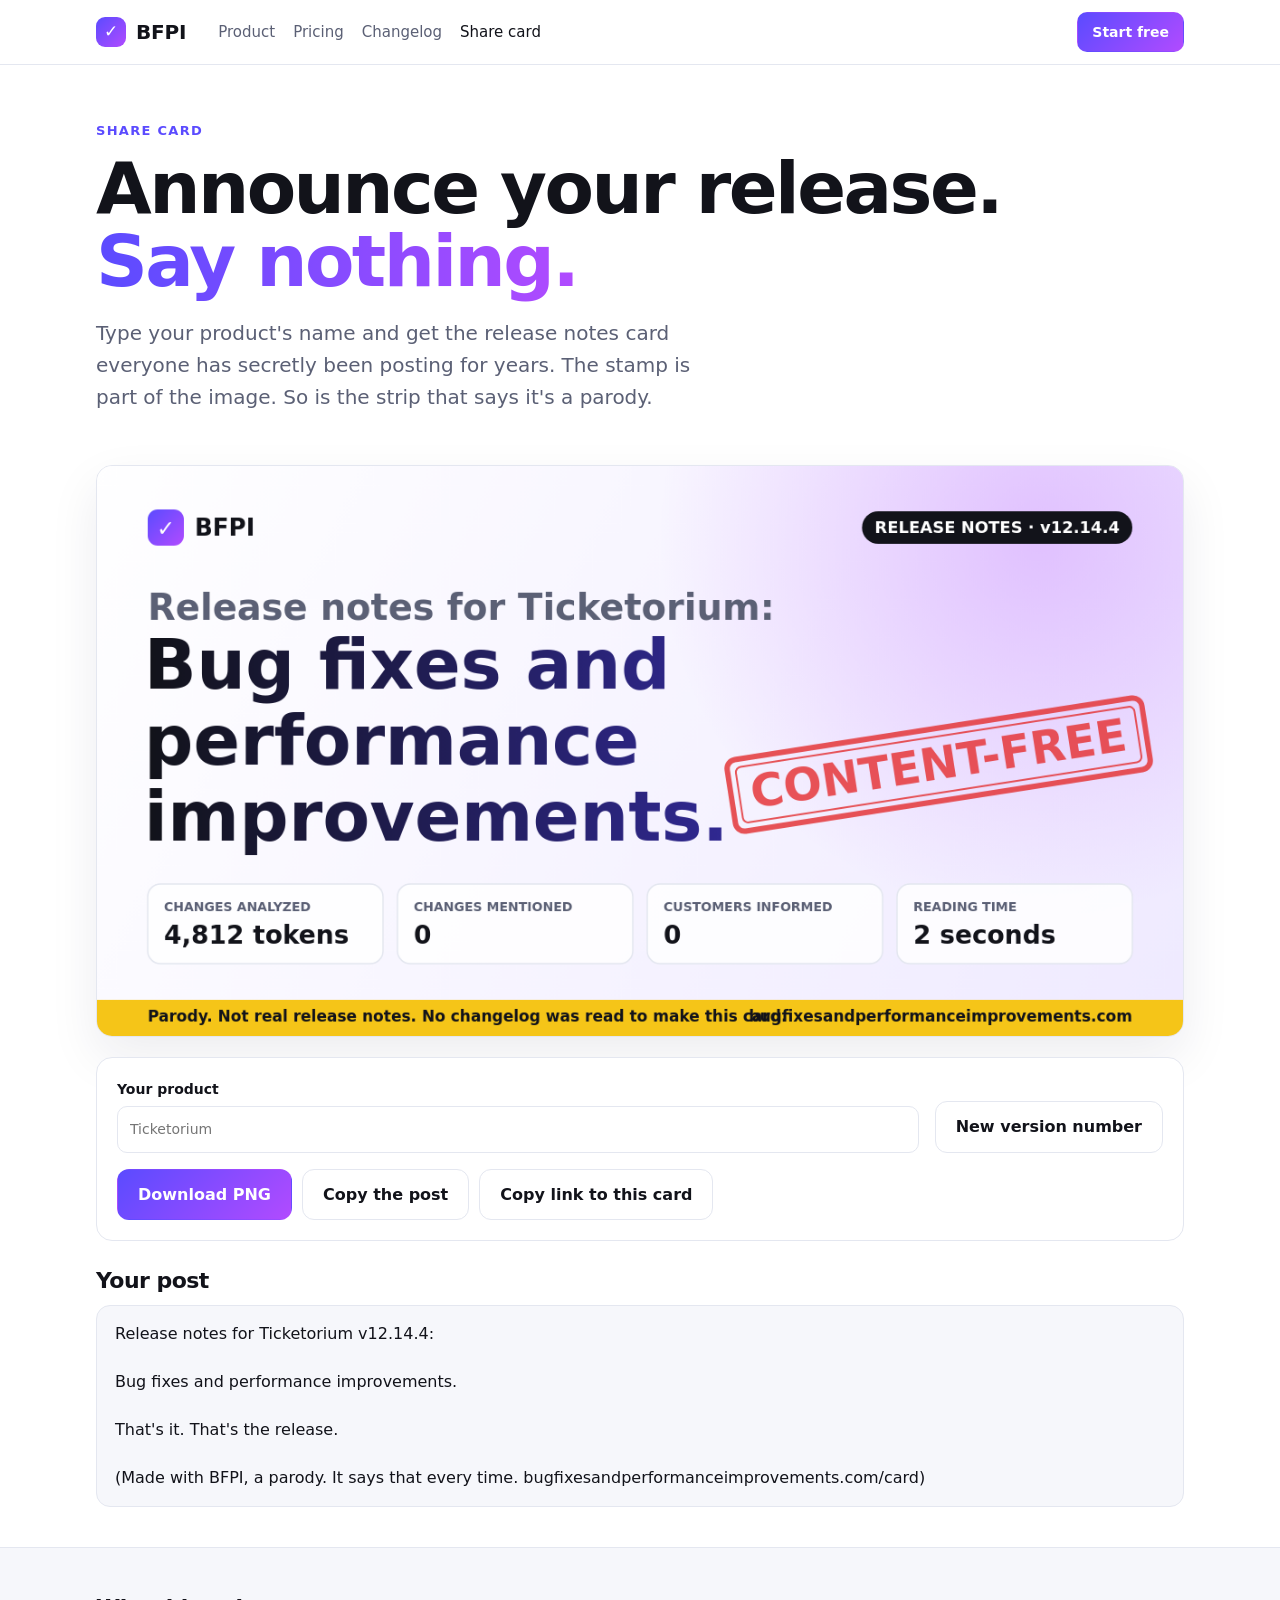
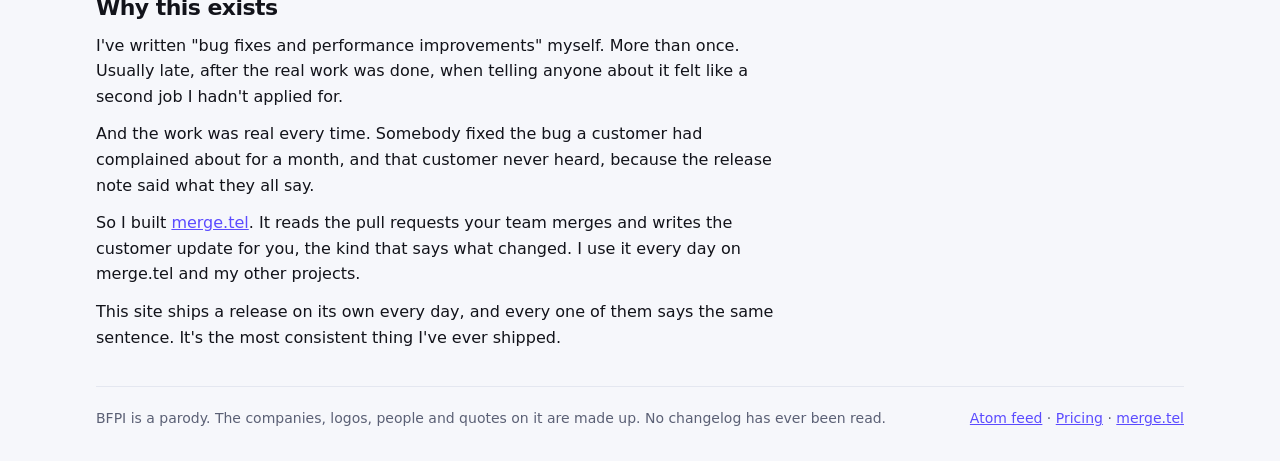
==== card/index.html @ 88d79d62 "Add BFPI, a release notes summarizer that always says the same thing A static parody SaaS site. The " ====
<!doctype html>
<html lang="en">
<head>
<meta charset="utf-8">
<meta name="viewport" content="width=device-width, initial-scale=1">
<title>Share card · BFPI</title>
<meta name="description" content="Make a share card of your product's release notes: Bug fixes and performance improvements. Stamped, because it's a joke.">
<link rel="alternate" type="application/atom+xml" title="BFPI changelog" href="/changelog.xml">
<link rel="stylesheet" href="/assets/site.css">
<style>
  .top { padding: 56px 0 24px; }
  .stage { border: 1px solid var(--line); border-radius: var(--radius); overflow: hidden; background: var(--soft); box-shadow: 0 20px 50px rgba(20,20,60,.08); }
  canvas { display: block; width: 100%; height: auto; }
  .controls { display: grid; grid-template-columns: 1fr auto; gap: 16px; align-items: end; margin: 20px 0 12px; padding: 20px; }
  .controls label { display: grid; gap: 6px; font-size: 14px; color: var(--muted); }
  .controls label b { color: var(--text); }
  .controls input { width: 100%; padding: 11px 12px; border: 1px solid var(--line); border-radius: 10px; font: inherit; }
  .buttons { grid-column: 1 / -1; display: flex; flex-wrap: wrap; gap: 10px; }
  pre.post { margin: 0; padding: 16px 18px; border: 1px solid var(--line); border-radius: 14px; background: var(--soft); white-space: pre-wrap; word-break: break-word; font: 16px/1.5 ui-sans-serif, system-ui, sans-serif; }
  @media (max-width: 860px) { .controls { grid-template-columns: 1fr; } .top { padding-top: 36px; } }
</style>
</head>
<body>
<header id="nav"></header>

<main class="wrap">
  <section class="top">
    <p class="kicker">Share card</p>
    <h1>Announce your release.<br><span class="grad">Say nothing.</span></h1>
    <p class="lede">Type your product's name and get the release notes card everyone has secretly been posting for years. The stamp is part of the image. So is the strip that says it's a parody.</p>
  </section>

  <section class="stage">
    <canvas id="card" width="1200" height="630" role="img" aria-label="A share card that says bug fixes and performance improvements"></canvas>
  </section>

  <section class="card controls" aria-label="Card settings">
    <label><b>Your product</b>
      <input type="text" id="name" maxlength="32" autocomplete="off" spellcheck="false">
    </label>
    <button class="btn" id="reroll" type="button">New version number</button>
    <div class="buttons">
      <button class="btn btn-primary" id="download" type="button">Download PNG</button>
      <button class="btn" id="copy" type="button">Copy the post</button>
      <button class="btn" id="link" type="button">Copy link to this card</button>
    </div>
  </section>

  <section style="margin-top:28px">
    <h2 style="font-size:22px">Your post</h2>
    <pre class="post" id="post"></pre>
  </section>
</main>

<footer id="foot"></footer>

<script src="/assets/site.js"></script>
<script>
(() => {
  const SITE = window.SITE;
  const W = 1200, H = 630;
  const FONT = 'ui-sans-serif, system-ui, -apple-system, "Segoe UI", Roboto, "DejaVu Sans", sans-serif';

  const NAMES = ['Ticketorium', 'Kanbanana', 'wrapperly.ai', 'pivotly', 'SYNERGEX Cloud', 'Dashboard of Dashboards'];
  const STAMPS = ['SAID NOTHING', 'CONTENT-FREE', 'ZERO DETAILS', 'NOT A CHANGELOG'];
  const STATS = [
    ['Changes analyzed', '4,812 tokens'],
    ['Changes mentioned', '0'],
    ['Customers informed', '0'],
    ['Reading time', '2 seconds'],
  ];

  // Seeded PRNG so a URL always rebuilds the same card.
  function mulberry32(a) {
    return function () {
      a |= 0; a = (a + 0x6D2B79F5) | 0;
      let t = Math.imul(a ^ (a >>> 15), 1 | a);
      t = (t + Math.imul(t ^ (t >>> 7), 61 | t)) ^ t;
      return ((t ^ (t >>> 14)) >>> 0) / 4294967296;
    };
  }
  const randomSeed = () => Math.floor(Math.random() * 4294967296) >>> 0;

  function readState() {
    const p = new URLSearchParams(location.hash.slice(1));
    const seed = Number(p.get('s'));
    return {
      seed: p.has('s') && Number.isFinite(seed) ? seed >>> 0 : randomSeed(),
      n: (p.get('p') || '').slice(0, 32),
    };
  }
  function writeState(s) {
    const p = new URLSearchParams({ s: String(s.seed) });
    if (s.n) p.set('p', s.n);
    history.replaceState(null, '', '#' + p.toString());
  }

  // Everything random is drawn here, in a fixed order, so typing a name
  // never changes the version number.
  function makeUp(s) {
    const rnd = mulberry32(s.seed);
    const pick = (list) => list[Math.floor(rnd() * list.length)];
    const version = `${1 + Math.floor(rnd() * 12)}.${Math.floor(rnd() * 99)}.${Math.floor(rnd() * 31)}`;
    const stamp = pick(STAMPS);
    const tilt = -(6 + rnd() * 8);
    const fallback = pick(NAMES);
    return { version, stamp, tilt, name: s.n.trim() || fallback };
  }

  function rr(ctx, x, y, w, h, r) {
    ctx.beginPath();
    ctx.moveTo(x + r, y);
    ctx.arcTo(x + w, y, x + w, y + h, r);
    ctx.arcTo(x + w, y + h, x, y + h, r);
    ctx.arcTo(x, y + h, x, y, r);
    ctx.arcTo(x, y, x + w, y, r);
    ctx.closePath();
  }

  function wrap(ctx, text, maxW) {
    const out = [];
    let line = '';
    text.split(' ').forEach((word) => {
      const next = line ? line + ' ' + word : word;
      if (ctx.measureText(next).width > maxW && line) { out.push(line); line = word; }
      else line = next;
    });
    if (line) out.push(line);
    return out;
  }

  function draw(ctx, m) {
    ctx.clearRect(0, 0, W, H);
    ctx.textBaseline = 'alphabetic';
    ctx.textAlign = 'left';

    const bg = ctx.createLinearGradient(0, 0, W, H);
    bg.addColorStop(0, '#ffffff');
    bg.addColorStop(1, '#efeaff');
    ctx.fillStyle = bg;
    ctx.fillRect(0, 0, W, H);

    // Soft blob, top right, for the startup look.
    const blob = ctx.createRadialGradient(1040, 80, 10, 1040, 80, 420);
    blob.addColorStop(0, 'rgba(177,75,255,0.28)');
    blob.addColorStop(1, 'rgba(177,75,255,0)');
    ctx.fillStyle = blob;
    ctx.fillRect(0, 0, W, H);

    // Header: logo mark, brand, version pill.
    const grad = ctx.createLinearGradient(56, 48, 96, 88);
    grad.addColorStop(0, '#5b4bff');
    grad.addColorStop(1, '#b14bff');
    rr(ctx, 56, 48, 40, 40, 11);
    ctx.fillStyle = grad;
    ctx.fill();
    ctx.fillStyle = '#ffffff';
    ctx.font = `800 24px ${FONT}`;
    ctx.textAlign = 'center';
    ctx.fillText('✓', 76, 77);
    ctx.textAlign = 'left';
    ctx.fillStyle = '#12131a';
    ctx.font = `800 26px ${FONT}`;
    ctx.fillText('BFPI', 108, 77);

    ctx.font = `700 18px ${FONT}`;
    const pill = `RELEASE NOTES · v${m.version}`;
    const pw = ctx.measureText(pill).width + 28;
    rr(ctx, W - 56 - pw, 50, pw, 36, 18);
    ctx.fillStyle = '#12131a';
    ctx.fill();
    ctx.fillStyle = '#ffffff';
    ctx.fillText(pill, W - 56 - pw + 14, 74);

    // "Release notes for X:"
    ctx.fillStyle = '#5b6075';
    let size = 40;
    const lead = `Release notes for ${m.name}:`;
    ctx.font = `600 ${size}px ${FONT}`;
    while (size > 26 && ctx.measureText(lead).width > W - 112) { size -= 2; ctx.font = `600 ${size}px ${FONT}`; }
    ctx.fillText(lead, 56, 170);

    // The sentence.
    const big = ctx.createLinearGradient(56, 0, 900, 0);
    big.addColorStop(0, '#12131a');
    big.addColorStop(1, '#3a2fb8');
    ctx.fillStyle = big;
    ctx.font = `800 76px ${FONT}`;
    const lines = wrap(ctx, window.SENTENCE, W - 112);
    lines.forEach((l, i) => ctx.fillText(l, 52, 246 + i * 84));

    // Stat tiles.
    const gap = 16, tx = 56, ty = 462, th = 88;
    const tw = (W - 112 - gap * 3) / 4;
    STATS.forEach(([label, value], i) => {
      const x = tx + i * (tw + gap);
      rr(ctx, x, ty, tw, th, 14);
      ctx.fillStyle = 'rgba(255,255,255,0.85)';
      ctx.fill();
      ctx.strokeStyle = '#e4e7f0';
      ctx.lineWidth = 1.5;
      ctx.stroke();
      ctx.fillStyle = '#5b6075';
      ctx.font = `700 14px ${FONT}`;
      ctx.fillText(label.toUpperCase(), x + 18, ty + 30);
      ctx.fillStyle = '#12131a';
      ctx.font = `800 28px ${FONT}`;
      ctx.fillText(value, x + 18, ty + 66);
    });

    // The stamp. It sits over the sentence, on purpose.
    ctx.save();
    ctx.translate(930, 330);
    ctx.rotate((m.tilt * Math.PI) / 180);
    ctx.font = `900 50px ${FONT}`;
    const sw = ctx.measureText(m.stamp).width + 44;
    ctx.globalAlpha = 0.86;
    ctx.strokeStyle = '#e5383b';
    ctx.lineWidth = 6;
    rr(ctx, -sw / 2, -40, sw, 80, 10);
    ctx.stroke();
    ctx.lineWidth = 2;
    rr(ctx, -sw / 2 + 9, -31, sw - 18, 62, 6);
    ctx.stroke();
    ctx.fillStyle = '#e5383b';
    ctx.textAlign = 'center';
    ctx.textBaseline = 'middle';
    ctx.fillText(m.stamp, 0, 3);
    ctx.restore();

    // Footer strip, baked into the PNG.
    ctx.fillStyle = '#f5c518';
    ctx.fillRect(0, H - 40, W, 40);
    ctx.fillStyle = '#12131a';
    ctx.font = `700 17px ${FONT}`;
    ctx.textBaseline = 'middle';
    ctx.fillText('Parody. Not real release notes. No changelog was read to make this card.', 56, H - 20);
    ctx.textAlign = 'right';
    ctx.fillText(SITE, W - 56, H - 20);
    ctx.textAlign = 'left';
    ctx.textBaseline = 'alphabetic';
  }

  const post = (m) =>
    `Release notes for ${m.name} v${m.version}:\n\n${window.SENTENCE}\n\nThat's it. That's the release.\n\n(Made with BFPI, a parody. It says that every time. ${SITE}/card)`;

  const canvas = document.getElementById('card');
  const ctx = canvas.getContext('2d');
  const nameEl = document.getElementById('name');
  const postEl = document.getElementById('post');

  let state = readState();
  nameEl.value = state.n;

  function render() {
    const m = makeUp(state);
    nameEl.placeholder = m.name;
    draw(ctx, m);
    postEl.textContent = post(m);
    canvas.setAttribute('aria-label',
      `A parody release notes card for ${m.name} v${m.version}: ${window.SENTENCE} Stamped ${m.stamp}.`);
    writeState(state);
  }

  window.addEventListener('hashchange', () => { state = readState(); nameEl.value = state.n; render(); });
  nameEl.addEventListener('input', () => { state.n = nameEl.value.slice(0, 32); render(); });
  document.getElementById('reroll').addEventListener('click', () => { state.seed = randomSeed(); render(); });

  document.getElementById('download').addEventListener('click', () => {
    const m = makeUp(state);
    const slug = m.name.toLowerCase().replace(/[^a-z0-9]+/g, '-').replace(/^-|-$/g, '') || 'release';
    canvas.toBlob((blob) => {
      if (!blob) return;
      const a = document.createElement('a');
      a.href = URL.createObjectURL(blob);
      a.download = `release-notes-${slug}-v${m.version}.png`;
      a.click();
      setTimeout(() => URL.revokeObjectURL(a.href), 1000);
    }, 'image/png');
  });

  async function copyText(btn, text) {
    const before = btn.textContent;
    try {
      await navigator.clipboard.writeText(text);
      btn.textContent = 'Copied';
    } catch (_err) {
      btn.textContent = "Couldn't copy, select it by hand";
    }
    setTimeout(() => { btn.textContent = before; }, 1800);
  }
  document.getElementById('copy').addEventListener('click', (e) => copyText(e.currentTarget, postEl.textContent));
  document.getElementById('link').addEventListener('click', (e) => copyText(e.currentTarget, location.href));

  // Fonts can land after the first paint, so draw again once they have.
  render();
  if (document.fonts && document.fonts.ready) document.fonts.ready.then(render);
})();
</script>
</body>
</html>
---- assets/site.css ----
:root {
  --bg: #ffffff;
  --soft: #f6f7fb;
  --line: #e4e7f0;
  --text: #12131a;
  --muted: #5b6075;
  --brand: #5b4bff;
  --brand-2: #b14bff;
  --brand-ink: #ffffff;
  --ok: #12a150;
  --warn: #f5c518;
  --red: #e5383b;
  --radius: 16px;
  color-scheme: light;
}
* { box-sizing: border-box; }
html { scroll-behavior: smooth; }
body {
  margin: 0;
  background: var(--bg);
  color: var(--text);
  font: 16px/1.6 ui-sans-serif, system-ui, -apple-system, "Segoe UI", Roboto, sans-serif;
}
img, svg, canvas { max-width: 100%; }
a { color: var(--brand); }
.wrap { max-width: 1120px; margin: 0 auto; padding: 0 16px; }
.sr { position: absolute; width: 1px; height: 1px; overflow: hidden; clip: rect(0 0 0 0); white-space: nowrap; }

/* Nav */
#nav { position: sticky; top: 0; z-index: 10; background: rgba(255,255,255,.86); backdrop-filter: blur(10px); border-bottom: 1px solid var(--line); }
.navbar { display: flex; align-items: center; gap: 20px; height: 64px; }
.brand { display: inline-flex; align-items: center; gap: 10px; font-weight: 800; font-size: 20px; color: var(--text); text-decoration: none; letter-spacing: -.01em; }
.mark { display: grid; place-items: center; width: 30px; height: 30px; border-radius: 9px; color: #fff; font-size: 17px; background: linear-gradient(135deg, var(--brand), var(--brand-2)); }
#nav nav { display: flex; gap: 18px; margin-left: 12px; }
#nav nav a { color: var(--muted); text-decoration: none; font-weight: 500; font-size: 15px; }
#nav nav a:hover, #nav nav a[aria-current] { color: var(--text); }
#nav .btn { margin-left: auto; }

/* Buttons */
.btn { display: inline-flex; align-items: center; justify-content: center; gap: 8px; padding: 12px 20px; border-radius: 12px; border: 1px solid var(--line); background: #fff; color: var(--text); font: inherit; font-weight: 600; text-decoration: none; cursor: pointer; transition: transform .08s ease, box-shadow .15s ease; }
.btn:hover { box-shadow: 0 4px 14px rgba(20, 20, 60, .1); }
.btn:active { transform: translateY(1px); }
.btn-primary { background: linear-gradient(135deg, var(--brand), var(--brand-2)); border-color: transparent; color: var(--brand-ink); }
.btn-sm { padding: 8px 14px; font-size: 14px; border-radius: 10px; }
.btn[disabled] { opacity: .6; cursor: progress; }

/* Type */
.eyebrow { display: inline-flex; align-items: center; gap: 8px; margin: 0 0 18px; padding: 5px 12px 5px 6px; border-radius: 999px; background: var(--soft); border: 1px solid var(--line); color: var(--muted); font-size: 14px; font-weight: 500; text-decoration: none; }
.eyebrow b { padding: 2px 8px; border-radius: 999px; background: var(--brand); color: #fff; font-size: 12px; letter-spacing: .04em; }
h1 { margin: 0 0 18px; font-size: clamp(38px, 7vw, 72px); line-height: 1.02; letter-spacing: -.035em; }
.grad { background: linear-gradient(90deg, var(--brand), var(--brand-2)); -webkit-background-clip: text; background-clip: text; color: transparent; }
h2 { margin: 0 0 12px; font-size: clamp(26px, 4vw, 40px); line-height: 1.1; letter-spacing: -.025em; }
h3 { margin: 0 0 6px; font-size: 18px; }
.lede { margin: 0 0 28px; max-width: 640px; color: var(--muted); font-size: clamp(17px, 2.2vw, 20px); }
.center { text-align: center; }
.center .lede { margin-left: auto; margin-right: auto; }
section.block { padding: 80px 0; }
section.block.soft { background: var(--soft); border-top: 1px solid var(--line); border-bottom: 1px solid var(--line); }
.kicker { margin: 0 0 10px; color: var(--brand); font-weight: 700; font-size: 13px; letter-spacing: .1em; text-transform: uppercase; }

/* Cards */
.card { background: #fff; border: 1px solid var(--line); border-radius: var(--radius); padding: 24px; }
.grid { display: grid; gap: 18px; }
.g3 { grid-template-columns: repeat(3, 1fr); }
.g2 { grid-template-columns: repeat(2, 1fr); }
.muted { color: var(--muted); }
.fine { color: var(--muted); font-size: 14px; }

/* Footer */
#foot { margin-top: 40px; border-top: 1px solid var(--line); background: var(--soft); }
.john { max-width: 680px; padding: 48px 0 24px; }
.john h2 { font-size: 22px; }
.john p { margin: 0 0 12px; }
.footbar { display: flex; flex-wrap: wrap; justify-content: space-between; gap: 8px 24px; padding: 20px 0 32px; border-top: 1px solid var(--line); color: var(--muted); font-size: 14px; }
.footbar p { margin: 0; }

/* Modal */
dialog { width: min(480px, calc(100vw - 32px)); padding: 0; border: 1px solid var(--line); border-radius: 20px; box-shadow: 0 30px 80px rgba(20, 20, 60, .3); }
dialog::backdrop { background: rgba(18, 19, 26, .45); backdrop-filter: blur(3px); }

@media (max-width: 860px) {
  .g3 { grid-template-columns: 1fr; }
  .g2 { grid-template-columns: 1fr; }
  #nav nav { gap: 14px; margin-left: auto; }
  #nav nav a { font-size: 14px; }
  #nav nav a.home, #nav .btn { display: none; }
  section.block { padding: 56px 0; }
}
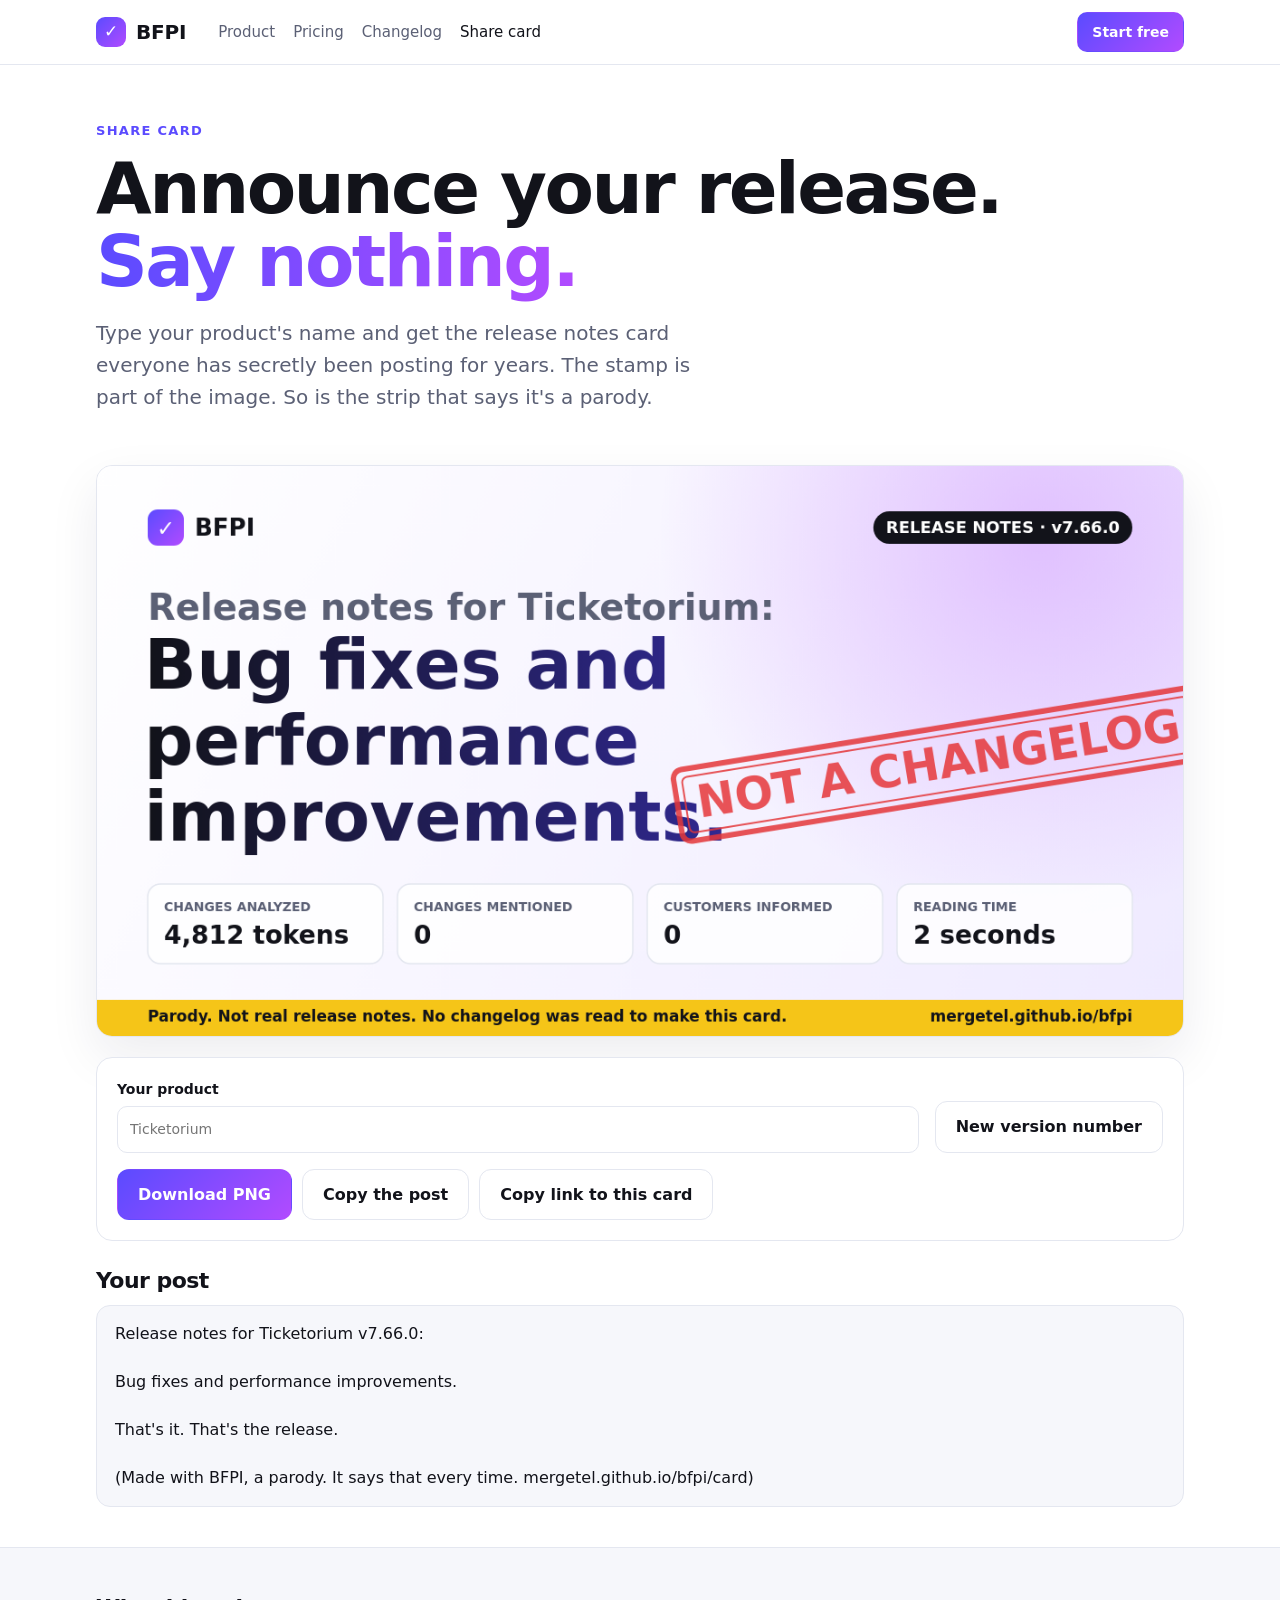
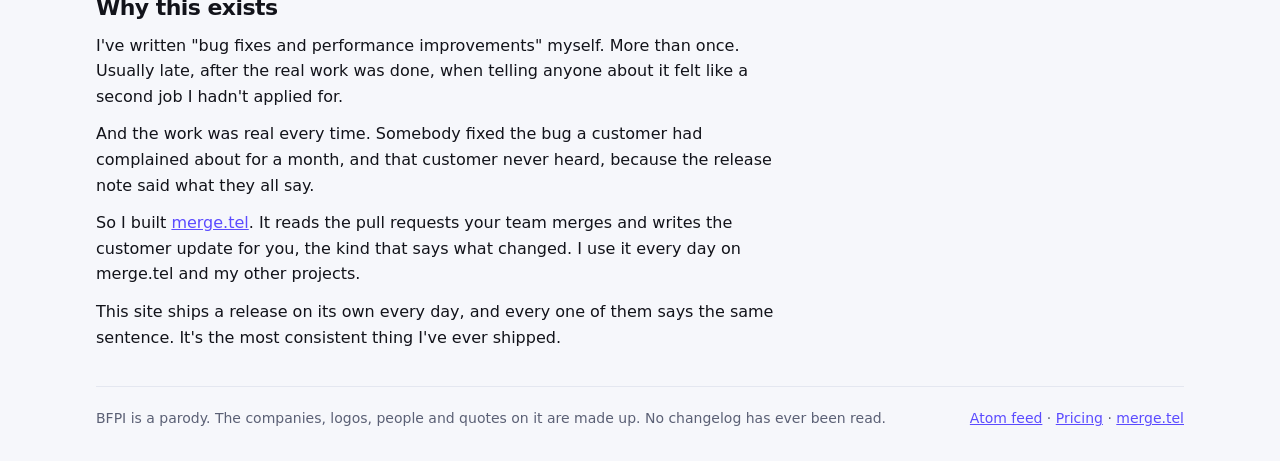
==== commit 9d8298e8: "Host on GitHub Pages instead of Netlify Every link is now relative and site.js works out the site ro" ====
--- a/card/index.html
+++ b/card/index.html
@@ -5,8 +5,8 @@
 <meta name="viewport" content="width=device-width, initial-scale=1">
 <title>Share card · BFPI</title>
 <meta name="description" content="Make a share card of your product's release notes: Bug fixes and performance improvements. Stamped, because it's a joke.">
-<link rel="alternate" type="application/atom+xml" title="BFPI changelog" href="/changelog.xml">
-<link rel="stylesheet" href="/assets/site.css">
+<link rel="alternate" type="application/atom+xml" title="BFPI changelog" href="../changelog.xml">
+<link rel="stylesheet" href="../assets/site.css">
 <style>
   .top { padding: 56px 0 24px; }
   .stage { border: 1px solid var(--line); border-radius: var(--radius); overflow: hidden; background: var(--soft); box-shadow: 0 20px 50px rgba(20,20,60,.08); }
@@ -54,7 +54,7 @@
 
 <footer id="foot"></footer>
 
-<script src="/assets/site.js"></script>
+<script src="../assets/site.js"></script>
 <script>
 (() => {
   const SITE = window.SITE;
